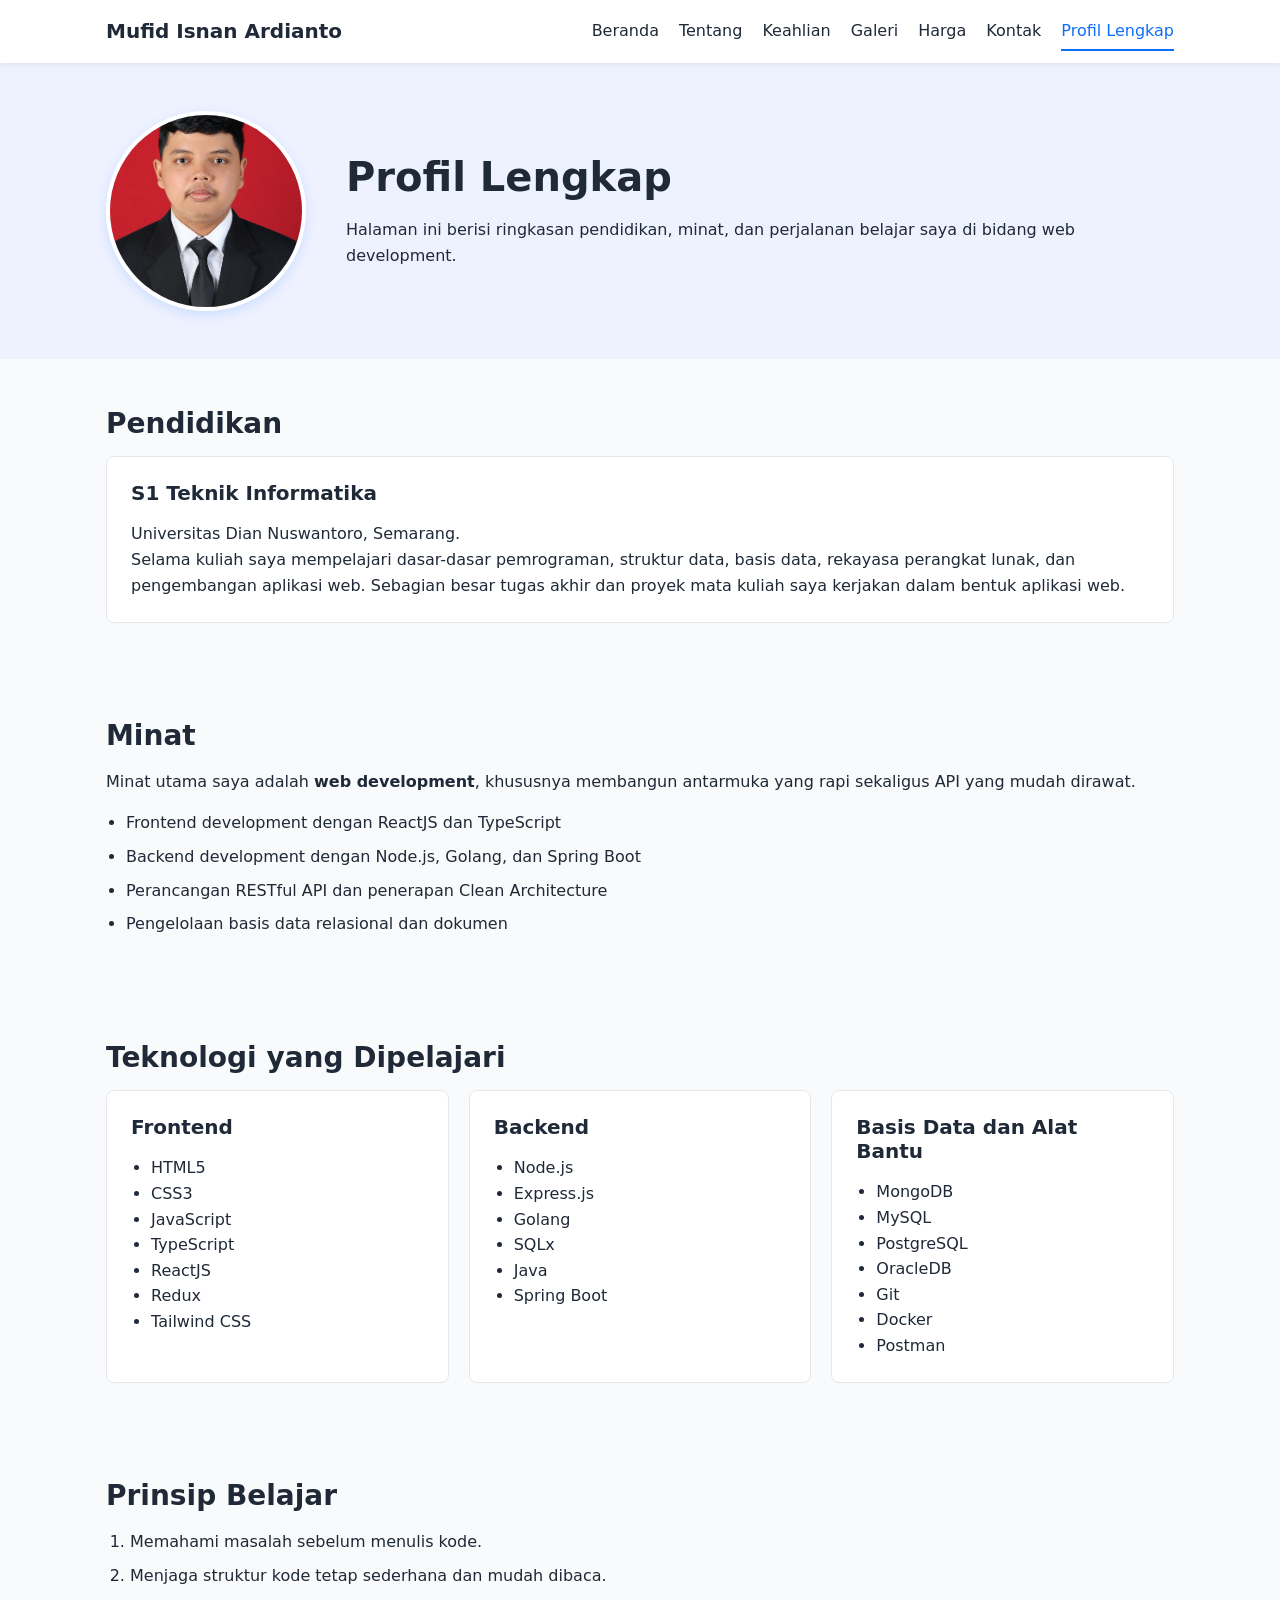
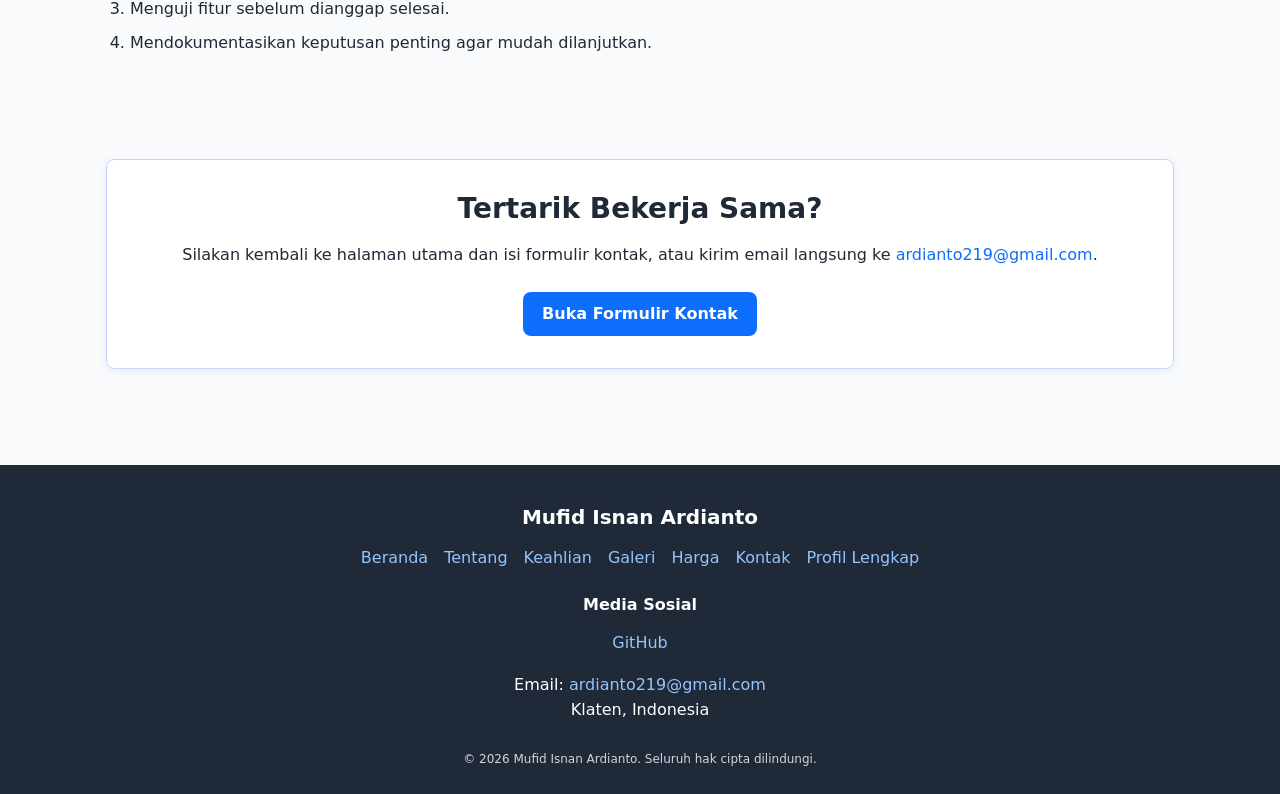
==== tentang.html @ 90893f25 "Hari 3: Publikasi dengan gitHub Pages" ====
<!DOCTYPE html>
<html lang="id">
<head>
  <meta charset="UTF-8">
  <meta name="viewport" content="width=device-width, initial-scale=1.0">
  <title>Tentang — Mufid Isnan Ardianto</title>
  <link rel="stylesheet" href="./css/style.css">
</head>
<body>

  <!-- ================= HEADER ================= -->
  <header class="situs-header">
    <div class="kontainer navbar">
      <a href="index.html" class="logo">Mufid Isnan Ardianto</a>

      <nav aria-label="Navigasi utama">
        <ul class="menu">
          <li><a href="index.html">Beranda</a></li>
          <li><a href="index.html#tentang">Tentang</a></li>
          <li><a href="index.html#keahlian">Keahlian</a></li>
          <li><a href="index.html#galeri">Galeri</a></li>
          <li><a href="index.html#harga">Harga</a></li>
          <li><a href="index.html#kontak">Kontak</a></li>
          <li><a href="tentang.html" class="aktif" aria-current="page">Profil Lengkap</a></li>
        </ul>
      </nav>
    </div>
  </header>

  <main>

    <!-- ================= PROFIL HERO ================= -->
    <section class="profil-hero">
      <div class="kontainer profil-hero-grid">
        <img
          src="./img/profil.jpg"
          alt="Mufid Isnan Ardianto di depan laptop"
          class="profil-foto"
          width="240"
          height="240">

        <div>
          <h1>Profil Lengkap</h1>
          <p>
            Halaman ini berisi ringkasan pendidikan, minat, dan perjalanan belajar
            saya di bidang web development.
          </p>
        </div>
      </div>
    </section>

    <!-- ================= PENDIDIKAN ================= -->
    <section>
      <div class="kontainer">
        <h2>Pendidikan</h2>

        <article class="kartu">
          <h3>S1 Teknik Informatika</h3>
          <p>Universitas Dian Nuswantoro, Semarang.</p>
          <p>
            Selama kuliah saya mempelajari dasar-dasar pemrograman, struktur data,
            basis data, rekayasa perangkat lunak, dan pengembangan aplikasi web.
            Sebagian besar tugas akhir dan proyek mata kuliah saya kerjakan dalam
            bentuk aplikasi web.
          </p>
        </article>
      </div>
    </section>

    <!-- ================= MINAT ================= -->
    <section>
      <div class="kontainer">
        <h2>Minat</h2>
        <p>
          Minat utama saya adalah <strong>web development</strong>, khususnya
          membangun antarmuka yang rapi sekaligus API yang mudah dirawat.
        </p>
        <ul class="daftar-minat">
          <li>Frontend development dengan ReactJS dan TypeScript</li>
          <li>Backend development dengan Node.js, Golang, dan Spring Boot</li>
          <li>Perancangan RESTful API dan penerapan Clean Architecture</li>
          <li>Pengelolaan basis data relasional dan dokumen</li>
        </ul>
      </div>
    </section>

    <!-- ================= TEKNOLOGI ================= -->
    <section>
      <div class="kontainer">
        <h2>Teknologi yang Dipelajari</h2>

        <div class="grid-kartu">
          <article class="kartu">
            <h3>Frontend</h3>
            <ul>
              <li>HTML5</li>
              <li>CSS3</li>
              <li>JavaScript</li>
              <li>TypeScript</li>
              <li>ReactJS</li>
              <li>Redux</li>
              <li>Tailwind CSS</li>
            </ul>
          </article>

          <article class="kartu">
            <h3>Backend</h3>
            <ul>
              <li>Node.js</li>
              <li>Express.js</li>
              <li>Golang</li>
              <li>SQLx</li>
              <li>Java</li>
              <li>Spring Boot</li>
            </ul>
          </article>

          <article class="kartu">
            <h3>Basis Data dan Alat Bantu</h3>
            <ul>
              <li>MongoDB</li>
              <li>MySQL</li>
              <li>PostgreSQL</li>
              <li>OracleDB</li>
              <li>Git</li>
              <li>Docker</li>
              <li>Postman</li>
            </ul>
          </article>
        </div>
      </div>
    </section>

    <!-- ================= PRINSIP ================= -->
    <section>
      <div class="kontainer">
        <h2>Prinsip Belajar</h2>
        <ol class="daftar-prinsip">
          <li>Memahami masalah sebelum menulis kode.</li>
          <li>Menjaga struktur kode tetap sederhana dan mudah dibaca.</li>
          <li>Menguji fitur sebelum dianggap selesai.</li>
          <li>Mendokumentasikan keputusan penting agar mudah dilanjutkan.</li>
        </ol>
      </div>
    </section>

    <!-- ================= CTA KONTAK ================= -->
    <section>
      <div class="kontainer">
        <div class="cta-kontak">
          <h2>Tertarik Bekerja Sama?</h2>
          <p>
            Silakan kembali ke halaman utama dan isi formulir kontak, atau kirim
            email langsung ke
            <a href="mailto:ardianto219@gmail.com">ardianto219@gmail.com</a>.
          </p>
          <a href="index.html#kontak" class="tombol">Buka Formulir Kontak</a>
        </div>
      </div>
    </section>

  </main>

  <!-- ================= FOOTER ================= -->
  <footer class="situs-footer">
    <div class="kontainer">
      <h2>Mufid Isnan Ardianto</h2>

      <nav aria-label="Navigasi footer">
        <ul class="menu-footer">
          <li><a href="index.html">Beranda</a></li>
          <li><a href="index.html#tentang">Tentang</a></li>
          <li><a href="index.html#keahlian">Keahlian</a></li>
          <li><a href="index.html#galeri">Galeri</a></li>
          <li><a href="index.html#harga">Harga</a></li>
          <li><a href="index.html#kontak">Kontak</a></li>
          <li><a href="tentang.html">Profil Lengkap</a></li>
        </ul>
      </nav>

      <h3>Media Sosial</h3>
      <ul class="menu-sosmed">
        <li><a href="https://github.com/mufid219" target="_blank" rel="noopener noreferrer">GitHub</a></li>
      </ul>

      <p>
        Email: <a href="mailto:ardianto219@gmail.com">ardianto219@gmail.com</a><br>
        Klaten, Indonesia
      </p>

      <p class="copyright"><small>&copy; 2026 Mufid Isnan Ardianto. Seluruh hak cipta dilindungi.</small></p>
    </div>
  </footer>

</body>
</html>
---- css/style.css ----
/* ===== 1. Variabel ===== */
:root {
    --warna-utama: #0d6efd;
    --warna-gelap: #1f2937;
    --warna-terang: #f9fafb;
    --warna-abu: #6b7280;
    --radius: 8px;
    --jarak: 1rem;
    --lebar-maks: 1100px;
}

/* ===== 2. Reset dan dasar ===== */
* {
    box-sizing: border-box;
    margin: 0;
    padding: 0;
}

body {
    font-family: system-ui, -apple-system, 'Segoe UI', sans-serif;
    line-height: 1.6;
    color: var(--warna-gelap);
    background: var(--warna-terang);
}

img {
    max-width: 100%;
    height: auto;
    display: block;
}

a {
    color: var(--warna-utama);
    text-decoration: none;
}

a:hover,
a:focus {
    text-decoration: underline;
}

h1, h2, h3 {
    line-height: 1.2;
    margin-bottom: var(--jarak);
}

h2 { font-size: 1.75rem; }
h3 { font-size: 1.25rem; }

/* ===== 3. Layout ===== */
.kontainer {
    max-width: var(--lebar-maks);
    margin: 0 auto;
    padding: 0 var(--jarak);
}

section {
    padding: 3rem 0;
}

/* ===== 4. Header dan navigasi ===== */
.situs-header {
    position: sticky;
    top: 0;
    z-index: 10;
    background: #fff;
    box-shadow: 0 1px 6px rgba(0, 0, 0, 0.08);
}

.navbar {
    display: flex;
    justify-content: space-between;
    align-items: center;
    flex-wrap: wrap;
    gap: var(--jarak);
    padding-top: 0.75rem;
    padding-bottom: 0.75rem;
}

.logo {
    font-weight: 700;
    font-size: 1.25rem;
    color: var(--warna-gelap);
}

.menu {
    display: flex;
    flex-wrap: wrap;
    gap: 1.25rem;
    list-style: none;
}

.menu a {
    display: inline-block;
    padding: 0.35rem 0;
    color: var(--warna-gelap);
}

.menu a:hover {
    color: var(--warna-utama);
    text-decoration: none;
}

.menu a.aktif,
.menu a[aria-current] {
    border-bottom: 2px solid var(--warna-utama);
    color: var(--warna-utama);
}

/* ===== 5. Tombol ===== */
.tombol {
    display: inline-block;
    padding: 0.6rem 1.2rem;
    background: var(--warna-utama);
    color: #fff;
    border-radius: var(--radius);
    font-weight: 600;
    transition: transform 0.2s ease, box-shadow 0.2s ease;
}

.tombol:hover {
    transform: translateY(-2px);
    box-shadow: 0 4px 12px rgba(13, 110, 253, 0.35);
    text-decoration: none;
}

/* ===== 6. Hero (index) ===== */
.hero {
    background: linear-gradient(135deg, var(--warna-utama), #6610f2);
    color: #fff;
    padding: 4rem 0;
    text-align: center;
}

.hero h1 {
    font-size: clamp(1.75rem, 5vw, 2.75rem);
}

.hero p {
    max-width: 640px;
    margin: 0 auto var(--jarak);
}

.hero .tombol {
    background: #fff;
    color: var(--warna-utama);
    margin-top: 0.5rem;
}

.hero .tombol:hover {
    background: #f3f4f6;
}

/* ===== 7. Tentang (section di index) ===== */
.tentang-grid {
    display: grid;
    grid-template-columns: 1fr;
    gap: 2rem;
    align-items: start;
}

.foto-profil {
    width: 200px;
    height: 200px;
    object-fit: cover;
    border-radius: 50%;
    margin: 0 auto;
    border: 4px solid #e5e7eb;
}

/* ===== 8. Keahlian (3 kartu) ===== */
.grid-kartu {
    display: grid;
    grid-template-columns: 1fr;
    gap: 1.25rem;
    margin-top: var(--jarak);
}

.kartu {
    background: #fff;
    padding: 1.5rem;
    border: 1px solid #e5e7eb;
    border-radius: var(--radius);
    transition: transform 0.2s ease, box-shadow 0.2s ease;
}

.kartu:hover {
    transform: translateY(-4px);
    box-shadow: 0 8px 20px rgba(0, 0, 0, 0.1);
}

.kartu ul {
    padding-left: 1.25rem;
    margin-top: 0.5rem;
}

/* ===== 9. Galeri ===== */
.galeri {
    list-style: none;
    display: grid;
    grid-template-columns: repeat(auto-fit, minmax(220px, 1fr));
    gap: 1rem;
    margin-top: var(--jarak);
}

.galeri figure {
    background: #fff;
    border: 1px solid #e5e7eb;
    border-radius: var(--radius);
    overflow: hidden;
    transition: transform 0.2s ease, box-shadow 0.2s ease;
}

.galeri figure:hover {
    transform: translateY(-4px);
    box-shadow: 0 8px 20px rgba(0, 0, 0, 0.1);
}

.galeri img {
    width: 100%;
    aspect-ratio: 4 / 3;
    object-fit: cover;
}

.galeri figcaption {
    padding: 0.75rem;
    font-size: 0.9rem;
    color: var(--warna-abu);
}

/* ===== 10. Tabel ===== */
.tabel-bungkus {
    overflow-x: auto;
    margin-top: var(--jarak);
}

table {
    width: 100%;
    min-width: 600px;
    border-collapse: collapse;
    background: #fff;
}

caption {
    text-align: left;
    font-size: 0.9rem;
    color: var(--warna-abu);
    padding-bottom: 0.5rem;
}

th, td {
    padding: 0.75rem;
    border-bottom: 1px solid #e5e7eb;
    text-align: left;
}

thead th {
    background: #eef2ff;
}

tbody tr:nth-child(even) {
    background: #f3f4f6;
}

/* ===== 11. Form ===== */
.form-kontak {
    max-width: 640px;
    margin-top: var(--jarak);
}

.form-kontak p {
    margin-bottom: 1rem;
}

label {
    display: block;
    font-weight: 600;
    margin-bottom: 0.25rem;
}

input,
select,
textarea {
    width: 100%;
    padding: 0.6rem 0.75rem;
    border: 1px solid #d1d5db;
    border-radius: var(--radius);
    font: inherit;
    background: #fff;
}

input:focus,
select:focus,
textarea:focus {
    outline: 3px solid rgba(13, 110, 253, 0.35);
    border-color: var(--warna-utama);
}

.form-cek {
    display: flex;
    align-items: center;
    gap: 0.5rem;
}

.form-cek input[type="checkbox"] {
    width: auto;
    margin: 0;
}

.form-cek label {
    display: inline;
    margin-bottom: 0;
    font-weight: normal;
}

button {
    padding: 0.6rem 1.2rem;
    border: 0;
    border-radius: var(--radius);
    background: var(--warna-utama);
    color: #fff;
    font: inherit;
    font-weight: 600;
    cursor: pointer;
    transition: background 0.2s ease;
}

button:hover {
    background: #0b5ed7;
}

/* ===== 12. Footer ===== */
.situs-footer {
    background: var(--warna-gelap);
    color: #fff;
    text-align: center;
    padding: 2.5rem 0 1.5rem;
    margin-top: 3rem;
}

.situs-footer h2 {
    font-size: 1.25rem;
}

.situs-footer h3 {
    font-size: 1rem;
    margin-top: 1.5rem;
}

.situs-footer a {
    color: #93c5fd;
}

.situs-footer a:hover {
    text-decoration: underline;
}

.menu-footer,
.menu-sosmed {
    list-style: none;
    display: flex;
    flex-wrap: wrap;
    justify-content: center;
    gap: 1rem;
    margin: 1rem 0;
}

.copyright {
    margin-top: 1.5rem;
    font-size: 0.9rem;
    color: #d1d5db;
}

/* ===== 13. Responsif umum ===== */
@media (min-width: 768px) {
    .grid-kartu {
        grid-template-columns: repeat(3, 1fr);
    }

    .tentang-grid {
        grid-template-columns: 200px 1fr;
        gap: 2.5rem;
        align-items: center;
    }

    .foto-profil {
        margin: 0;
    }
}

@media (max-width: 767px) {
    .navbar {
        flex-direction: column;
        align-items: flex-start;
    }

    .menu {
        flex-direction: column;
        gap: 0.5rem;
        width: 100%;
    }
}

/* ===== 14. Halaman Tentang (tentang.html) ===== */
.profil-hero {
    background: #eef2ff;
    padding: 3rem 0;
}

.profil-hero-grid {
    display: grid;
    grid-template-columns: 1fr;
    gap: 2rem;
    align-items: center;
    text-align: center;
}

.profil-hero h1 {
    font-size: clamp(1.75rem, 5vw, 2.5rem);
}

.profil-foto {
    width: 200px;
    height: 200px;
    object-fit: cover;
    border-radius: 50%;
    margin: 0 auto;
    border: 4px solid #fff;
    box-shadow: 0 4px 12px rgba(13, 110, 253, 0.15);
}

.daftar-minat {
    padding-left: 1.25rem;
    margin-top: var(--jarak);
}

.daftar-minat li {
    margin-bottom: 0.5rem;
}

.daftar-prinsip {
    padding-left: 1.5rem;
    margin-top: var(--jarak);
}

.daftar-prinsip li {
    margin-bottom: 0.5rem;
}

.cta-kontak {
    background: #fff;
    border: 1px solid #c7d2fe;
    border-radius: var(--radius);
    padding: 2rem 1.5rem;
    text-align: center;
    box-shadow: 0 2px 8px rgba(13, 110, 253, 0.08);
}

.cta-kontak p {
    margin-bottom: var(--jarak);
}

.cta-kontak .tombol {
    margin-top: 0.5rem;
}

@media (min-width: 768px) {
    .profil-hero-grid {
        grid-template-columns: 200px 1fr;
        text-align: left;
        gap: 2.5rem;
    }

    .profil-foto {
        margin: 0;
    }
}
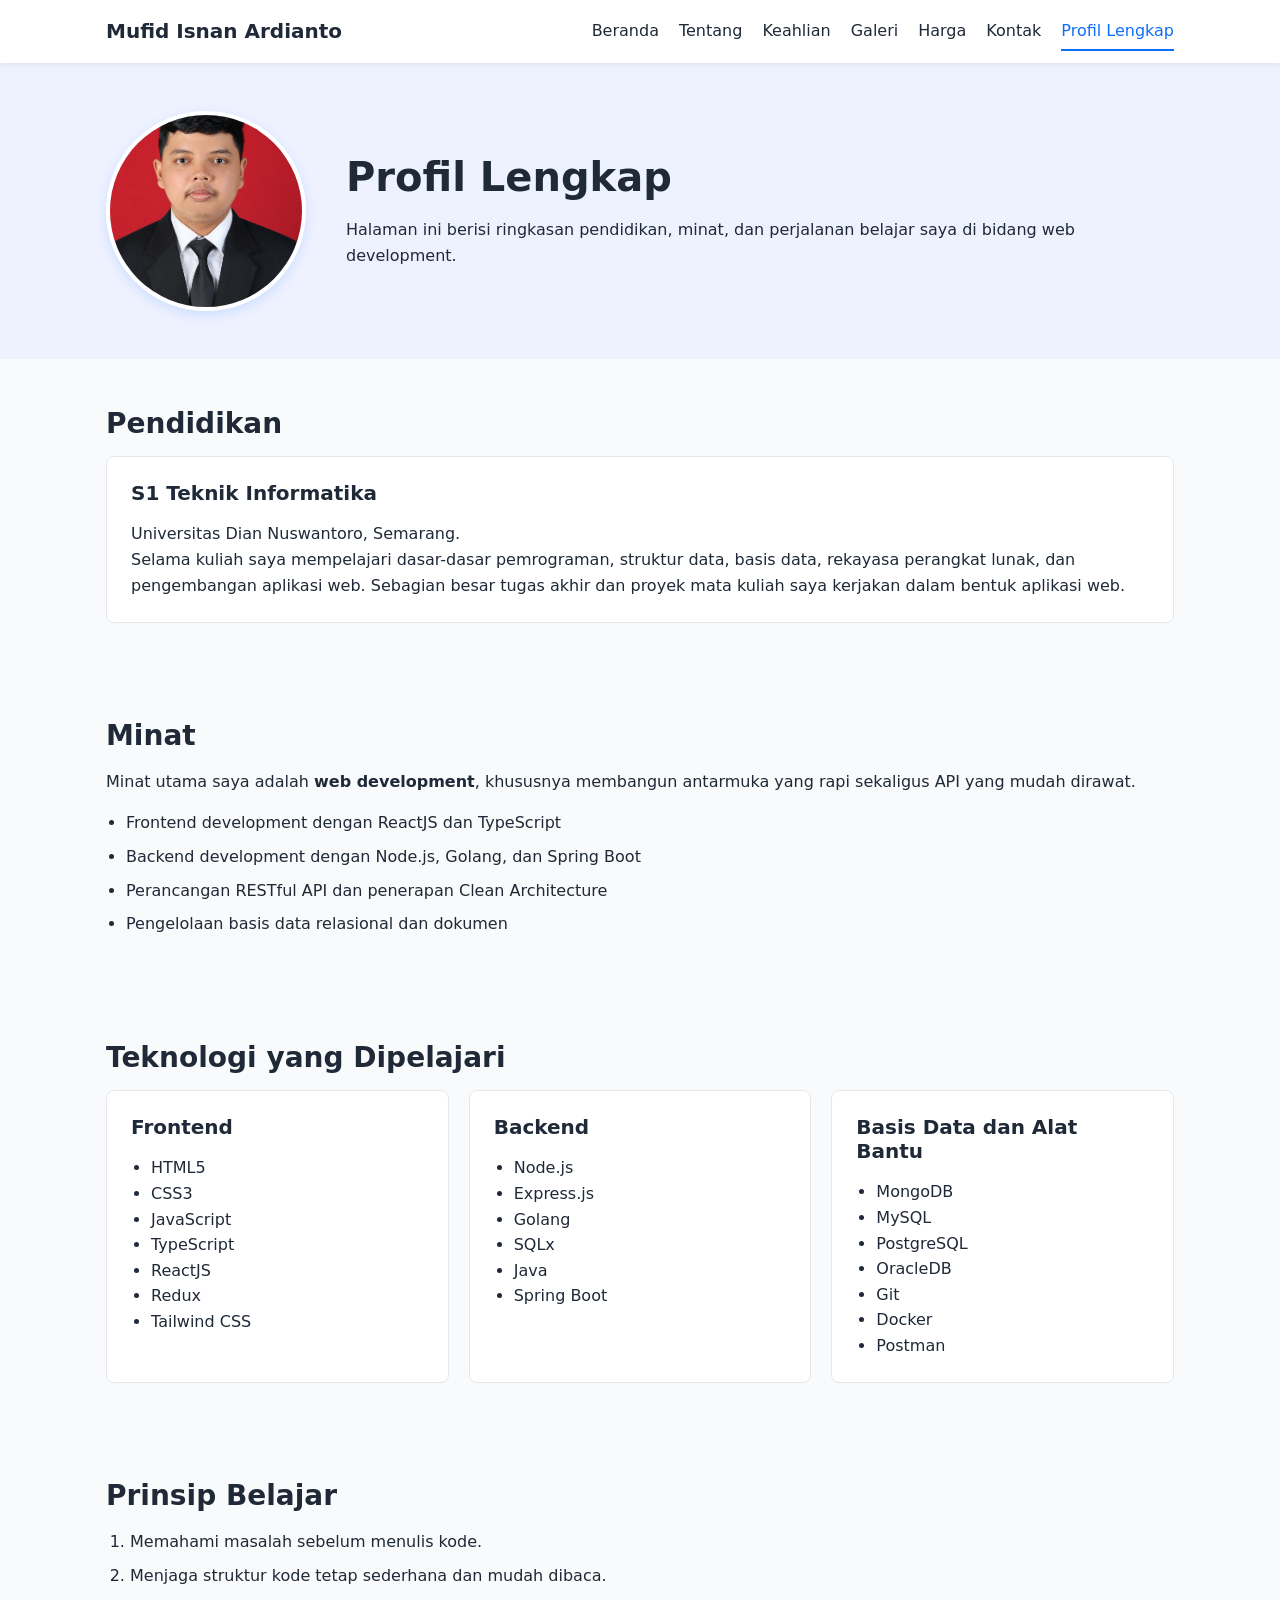
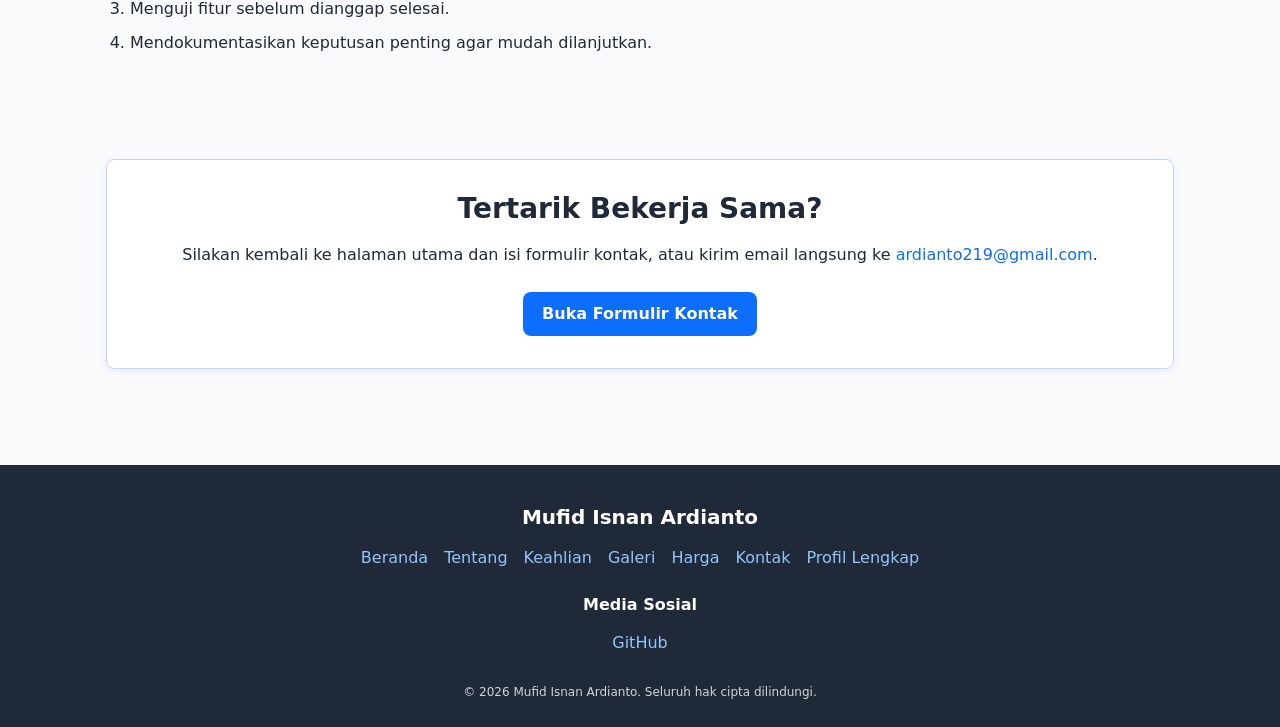
==== commit bce1c36b: "Hari 3: Memperbaiki lighthouse score best practice" ====
--- a/tentang.html
+++ b/tentang.html
@@ -183,11 +183,6 @@
         <li><a href="https://github.com/mufid219" target="_blank" rel="noopener noreferrer">GitHub</a></li>
       </ul>
 
-      <p>
-        Email: <a href="mailto:ardianto219@gmail.com">ardianto219@gmail.com</a><br>
-        Klaten, Indonesia
-      </p>
-
       <p class="copyright"><small>&copy; 2026 Mufid Isnan Ardianto. Seluruh hak cipta dilindungi.</small></p>
     </div>
   </footer>
